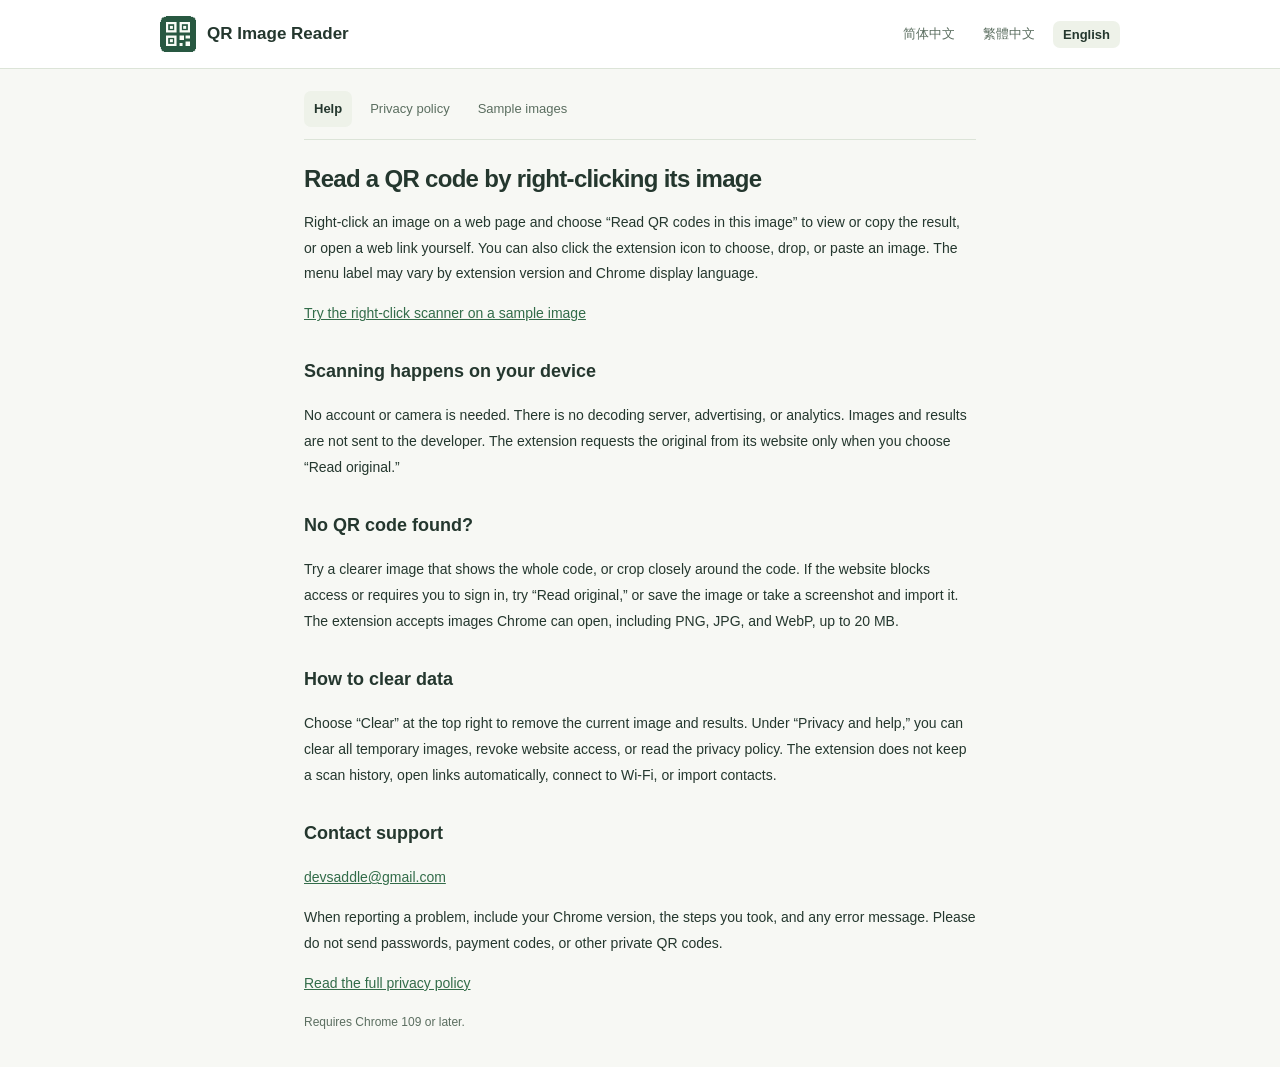
==== en/index.html @ b0a46914 "Publish support and privacy pages in three languages" ====
<!doctype html>
<!-- Generated by scripts/support-site.mjs. -->
<html lang="en">
<head>
  <meta charset="utf-8">
  <meta name="viewport" content="width=device-width, initial-scale=1">
  <meta name="description" content="Right-click an image on a web page and choose “Read QR codes in this image” to view or copy the result, or open a web link yourself. You can also click the extension icon to choose, drop, or paste an image. The menu label may vary by extension version and Chrome display language.">
  <title>QR Image Reader · Help</title>
  <link rel="canonical" href="https://devsaddle.github.io/qr-image-reader-support/en/">
  <link rel="alternate" hreflang="zh-CN" href="https://devsaddle.github.io/qr-image-reader-support/">
  <link rel="alternate" hreflang="zh-TW" href="https://devsaddle.github.io/qr-image-reader-support/zh-TW/">
  <link rel="alternate" hreflang="en" href="https://devsaddle.github.io/qr-image-reader-support/en/">
  <link rel="alternate" hreflang="x-default" href="https://devsaddle.github.io/qr-image-reader-support/">
  <link rel="stylesheet" href="../assets/result.css">
  <link rel="stylesheet" href="../assets/support.css">
</head>
<body class="policy">
  <header class="site-header">
    <div class="site-header-inner">
      <a class="brand" href="index.html"><img src="../assets/icon48.png" width="36" height="36" alt=""><strong>QR Image Reader</strong></a>
      <nav class="language-nav" aria-label="Choose a language"><a href="../index.html" lang="zh-CN" hreflang="zh-CN">简体中文</a> <a href="../zh-TW/index.html" lang="zh-TW" hreflang="zh-TW">繁體中文</a> <a href="index.html" lang="en" hreflang="en" aria-current="page">English</a></nav>
    </div>
  </header>
  <main>
    <nav class="site-nav" aria-label="Support site navigation"><a href="index.html" aria-current="page">Help</a> <a href="privacy.html">Privacy policy</a> <a href="examples.html">Sample images</a></nav>
    <h1>Read a QR code by right-clicking its image</h1>
    <p>Right-click an image on a web page and choose “Read QR codes in this image” to view or copy the result, or open a web link yourself. You can also click the extension icon to choose, drop, or paste an image. The menu label may vary by extension version and Chrome display language.</p>
    <p><a href="examples.html">Try the right-click scanner on a sample image</a></p>
    <section><h2>Scanning happens on your device</h2><p>No account or camera is needed. There is no decoding server, advertising, or analytics. Images and results are not sent to the developer. The extension requests the original from its website only when you choose “Read original.”</p></section>
    <section><h2>No QR code found?</h2><p>Try a clearer image that shows the whole code, or crop closely around the code. If the website blocks access or requires you to sign in, try “Read original,” or save the image or take a screenshot and import it. The extension accepts images Chrome can open, including PNG, JPG, and WebP, up to 20 MB.</p></section>
    <section><h2>How to clear data</h2><p>Choose “Clear” at the top right to remove the current image and results. Under “Privacy and help,” you can clear all temporary images, revoke website access, or read the privacy policy. The extension does not keep a scan history, open links automatically, connect to Wi-Fi, or import contacts.</p></section>
    <section><h2>Contact support</h2><p><a href="mailto:devsaddle@gmail.com">devsaddle@gmail.com</a></p><p>When reporting a problem, include your Chrome version, the steps you took, and any error message. Please do not send passwords, payment codes, or other private QR codes.</p></section>
    <p><a href="privacy.html">Read the full privacy policy</a></p>
    <p class="updated">Requires Chrome 109 or later.</p>
  </main>
</body>
</html>
---- assets/result.css ----
:root { color-scheme: light; font-family: -apple-system, BlinkMacSystemFont, "Segoe UI", "PingFang SC", "Microsoft YaHei", sans-serif; color: #24372e; background: #f7f8f4; font-size: 14px; }
* { box-sizing: border-box; }
[hidden] { display: none !important; }
body { margin: 0; min-width: 320px; }
header { display: flex; align-items: center; justify-content: space-between; padding: 22px 28px; border-bottom: 1px solid #e4e8df; background: #fcfdf9; }
.brand { display: flex; align-items: center; gap: 11px; }
.brand img { width: 36px; height: 36px; }
.brand strong { display: block; font-size: 17px; font-weight: 650; }
.brand div > span { display: block; margin-top: 3px; color: #839085; font-size: 9px; letter-spacing: 2px; }
.local { color: #4b695a; font-size: 11px; background: #eaf0e7; padding: 7px 10px; border-radius: 20px; white-space: nowrap; }
.local > span { color: #59856b; font-size: 8px; margin-right: 3px; }
main { max-width: 640px; padding: 28px; margin: auto; }
.eyebrow { font-size: 11px; color: #71816e; letter-spacing: 2px; }
h1 { font-size: 25px; line-height: 1.4; letter-spacing: -.7px; font-weight: 650; margin: 9px 0 10px; }
.intro p { color: #758078; line-height: 1.75; font-size: 13px; margin: 0 0 24px; }
.section-label { display: flex; justify-content: space-between; color: #768378; font-size: 11px; margin-bottom: 10px; }
.section-label > :last-child { color: #929b91; }
.preview { position: relative; min-height: 150px; height: 204px; border: 1px solid #e2e7db; border-radius: 16px; background: #eff2e9; padding: 18px; display: flex; justify-content: center; align-items: center; overflow: hidden; }
.preview img { max-width: 100%; max-height: 100%; object-fit: contain; border-radius: 3px; }
.busy { position: absolute; bottom: 10px; padding: 6px 12px; border-radius: 16px; background: #234f3e; color: white; font-size: 11px; box-shadow: 0 2px 10px #234f3e20; }
.dots { animation: pulse 1s infinite; }
@keyframes pulse { 50% { opacity: .3; } }
.result-card { background: white; border: 1px solid #dfe6dc; border-radius: 16px; margin-top: 18px; padding: 18px; box-shadow: 0 3px 12px #29433204; }
.result-top { display: flex; align-items: center; justify-content: space-between; font-size: 11px; }
.result-kind { color: #3d7858; background: #edf5eb; border-radius: 5px; padding: 4px 7px; }
.result-number { color: #98a095; font-size: 10px; }
.link-host { margin: 12px 0 0; font-size: 12px; color: #728172; overflow-wrap: anywhere; }
.result-text { white-space: pre-wrap; overflow-wrap: anywhere; word-break: break-word; font: 13px/1.8 ui-monospace, SFMono-Regular, Menlo, Consolas, monospace; margin: 12px 0 18px; max-height: 210px; overflow: auto; }
.result-actions { display: flex; gap: 9px; flex-wrap: wrap; }
.button { border: 1px solid transparent; border-radius: 8px; padding: 10px 16px; font: inherit; font-size: 12px; font-weight: 550; cursor: pointer; transition: background .15s; }
.primary { color: white; background: #285841; }
.primary:hover { background: #1e4633; }
.secondary { background: white; color: #4b6454; border-color: #dae3d7; }
.secondary:hover { background: #eff4eb; }
.button:focus-visible, .result-text:focus-visible { outline: 3px solid #8fbf9f; outline-offset: 3px; }
.button:disabled { opacity: .5; cursor: wait; }
.small { padding: 9px 11px; flex-shrink: 0; }
.original-section { padding: 16px; border: 1px solid #e6ddc7; border-radius: 12px; background: #fbf8ef; margin-top: 18px; }
.original-section p { font-size: 12px; color: #857451; line-height: 1.7; overflow-wrap: anywhere; margin: 0 0 10px; }
.upload-zone { display: flex; flex-wrap: wrap; align-items: center; gap: 12px; padding: 20px 16px; border: 1px dashed #cfdacb; border-radius: 13px; margin-top: 24px; background: #fcfdf9; }
.upload-zone.dragging { border-color: #3d7954; background: #eaf3e7; }
.upload-icon { width: 31px; height: 31px; border-radius: 8px; display: grid; place-items: center; color: #6c8567; background: #edf1e7; font-size: 20px; }
.upload-zone > div:nth-child(2) { flex: 1; min-width: 160px; }
.upload-zone strong { font-size: 12px; font-weight: 550; }
.upload-zone p { color: #929a8c; font-size: 10px; line-height: 1.5; margin: 5px 0 0; }
.feedback { font-size: 12px; color: #4d7758; min-height: 18px; line-height: 1.6; margin: 12px 0; }
.feedback.error { color: #aa573f; }
footer { text-align: center; color: #99a091; font-size: 10px; line-height: 1.6; margin-top: 16px; }
.text-button { font: inherit; color: #7b8979; padding: 6px; background: none; border: 0; text-decoration: underline; text-underline-offset: 3px; cursor: pointer; }
.text-button:focus-visible { outline: 2px solid #8fbf9f; }
@media (max-width: 390px) { header { padding: 18px; } main { padding: 22px 18px; } h1 { font-size: 22px; } }
@media (prefers-reduced-motion: reduce) { .dots { animation: none; } .button { transition: none; } }

/* Compact result window: the first result and its actions fit together. */
:root { --page: #f7f8f4; --surface: #fff; --soft: #eef2e9; --ink: #24372e; --muted: #5b6e60; --border: #dce4d8; color: var(--ink); background: var(--page); }
header { padding: 16px 24px; background: var(--surface); border-color: var(--border); }
.header-actions { display: flex; align-items: center; gap: 10px; }
main { padding: 22px 24px; }
h1 { margin: 8px 0; font-size: 24px; }
.intro p { color: var(--muted); font-size: 13px; margin-bottom: 18px; }
.eyebrow, .section-label, .section-label > :last-child, .link-host { color: var(--muted); }
.preview { height: 172px; min-height: 130px; background: var(--soft); border-color: var(--border); padding: 14px; }
.result-card { padding: 16px; margin-top: 14px; background: var(--surface); border-color: var(--border); }
.result-number { color: var(--muted); font-size: 11px; }
.result-text { margin: 10px 0 14px; font-size: 13px; }
.button { min-height: 42px; font-size: 13px; }
.text-button { display: inline-block; font-size: 12px; color: var(--muted); min-height: 32px; padding: 7px; }
.secondary { background: var(--surface); color: var(--ink); border-color: var(--border); }
.secondary:hover { background: var(--soft); }
.results-tools { display: flex; justify-content: space-between; align-items: center; margin-top: 12px; color: var(--muted); font-size: 12px; }
.upload-zone { padding: 15px 14px; margin-top: 18px; background: var(--surface); border-color: #bacbb5; }
.upload-zone p { color: var(--muted); font-size: 11px; }
.feedback { margin: 8px 0; min-height: 0; }
.feedback:empty { display: none; }
footer { color: var(--muted); font-size: 11px; margin-top: 16px; }
footer > p { margin: 0 0 7px; }
.privacy-controls summary { width: fit-content; margin: auto; cursor: pointer; padding: 6px 12px; font-size: 12px; }
.privacy-controls > div { margin-top: 6px; display: flex; flex-wrap: wrap; justify-content: center; align-items: center; gap: 2px 8px; }
.version { font-size: 11px; padding: 7px; }
summary:focus-visible { outline: 3px solid #8fbf9f; outline-offset: 2px; border-radius: 5px; }
#cancel-button { margin-bottom: 14px; }
.policy main { max-width: 720px; font-size: 14px; line-height: 1.85; }
.policy h2 { font-size: 18px; margin-top: 28px; }
.policy a { color: #326c49; }
.policy .updated { color: var(--muted); font-size: 12px; }
@media (prefers-color-scheme: dark) {
  :root { color-scheme: dark; --page: #141c18; --surface: #1c2821; --soft: #233329; --ink: #e1ecdf; --muted: #acbeae; --border: #35483a; }
  .brand div > span { color: var(--muted); }
  .local, .result-kind, .upload-icon { background: #294334; color: #c5e5c5; }
  .primary { background: #a8d3ae; color: #163321; }
  .primary:hover { background: #bce4c0; }
  .original-section { background: #322e22; border-color: #635b3c; }
  .original-section p { color: #dfd2a6; }
  .feedback { color: #b0dab4; }
  .feedback.error { color: #ffc0a9; }
  .upload-zone.dragging { background: #294334; border-color: #b0dab4; }
  .policy a { color: #b0dab4; }
}
@media (max-width: 390px) { header { padding: 14px 18px; } main { padding: 20px 18px; } .local { font-size: 10px; } }
@media (min-width: 960px) {
  main { max-width: 1080px; }
  .preview-section { float: left; width: 38%; margin-right: 4%; }
  .preview { height: 316px; }
  #results, #results-tools, .original-section { margin-left: 42%; }
  .upload-zone { clear: both; }
  .policy main { max-width: 720px; }
}
---- assets/support.css ----
.site-header { display: block; }
.site-header-inner { max-width: 960px; margin: auto; display: flex; align-items: center; justify-content: space-between; flex-wrap: wrap; gap: 12px 24px; }
.site-header .brand { color: var(--ink); text-decoration: none; }
.site-header .brand img { flex: none; }
.language-nav, .site-nav { display: flex; align-items: center; flex-wrap: wrap; gap: 4px 8px; }
.policy .language-nav a, .policy .site-nav a { padding: 6px 10px; border-radius: 7px; color: var(--muted); font-size: 13px; text-decoration: none; }
.policy nav a:hover { text-decoration: underline; }
.policy nav a[aria-current="page"] { background: var(--soft); color: var(--ink); font-weight: 650; }
.policy a:focus-visible { outline: 2px solid currentColor; outline-offset: 3px; }
.site-nav { margin: 0 0 22px; padding-bottom: 12px; border-bottom: 1px solid var(--border); }
.policy main { overflow-wrap: anywhere; }
.policy main img { display: block; max-width: 100%; height: auto; background: #fff; }
.policy main pre { white-space: pre-wrap; }
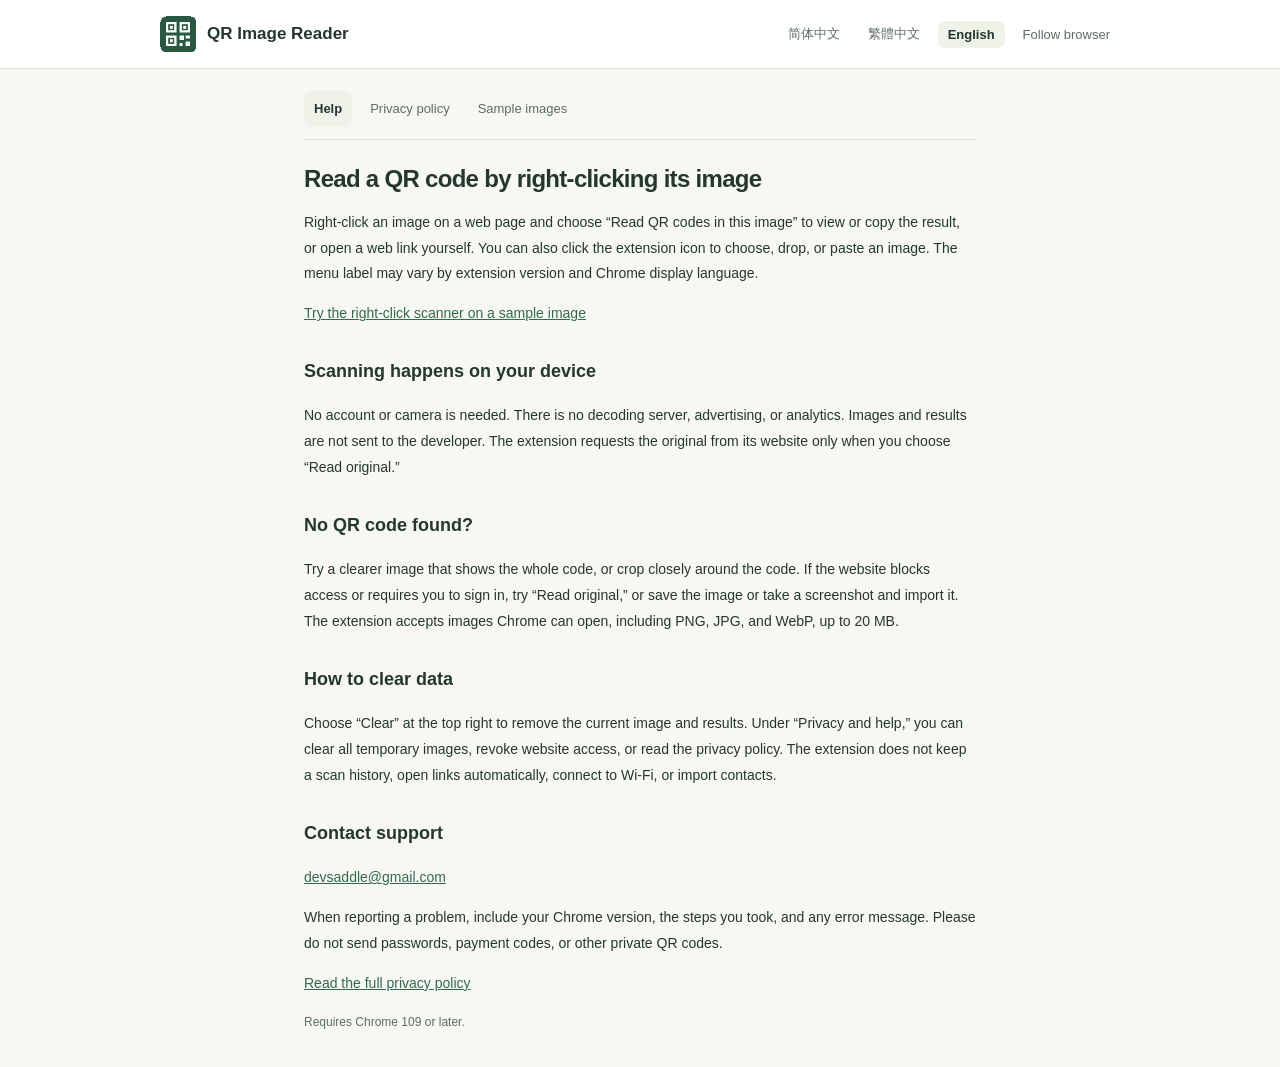
==== commit c871d865: "Select support language from browser preferences" ====
--- a/en/index.html
+++ b/en/index.html
@@ -13,12 +13,13 @@
   <link rel="alternate" hreflang="x-default" href="https://devsaddle.github.io/qr-image-reader-support/">
   <link rel="stylesheet" href="../assets/result.css">
   <link rel="stylesheet" href="../assets/support.css">
+  <script src="../assets/support-language.js" defer></script>
 </head>
 <body class="policy">
   <header class="site-header">
     <div class="site-header-inner">
       <a class="brand" href="index.html"><img src="../assets/icon48.png" width="36" height="36" alt=""><strong>QR Image Reader</strong></a>
-      <nav class="language-nav" aria-label="Choose a language"><a href="../index.html" lang="zh-CN" hreflang="zh-CN">简体中文</a> <a href="../zh-TW/index.html" lang="zh-TW" hreflang="zh-TW">繁體中文</a> <a href="index.html" lang="en" hreflang="en" aria-current="page">English</a></nav>
+      <nav class="language-nav" aria-label="Choose a language"><a href="../index.html?lang=zh-CN" lang="zh-CN" hreflang="zh-CN">简体中文</a> <a href="../zh-TW/index.html" lang="zh-TW" hreflang="zh-TW">繁體中文</a> <a href="index.html" lang="en" hreflang="en" aria-current="page">English</a> <a data-language-auto href="../index.html?lang=auto" hidden>Follow browser</a></nav>
     </div>
   </header>
   <main>
